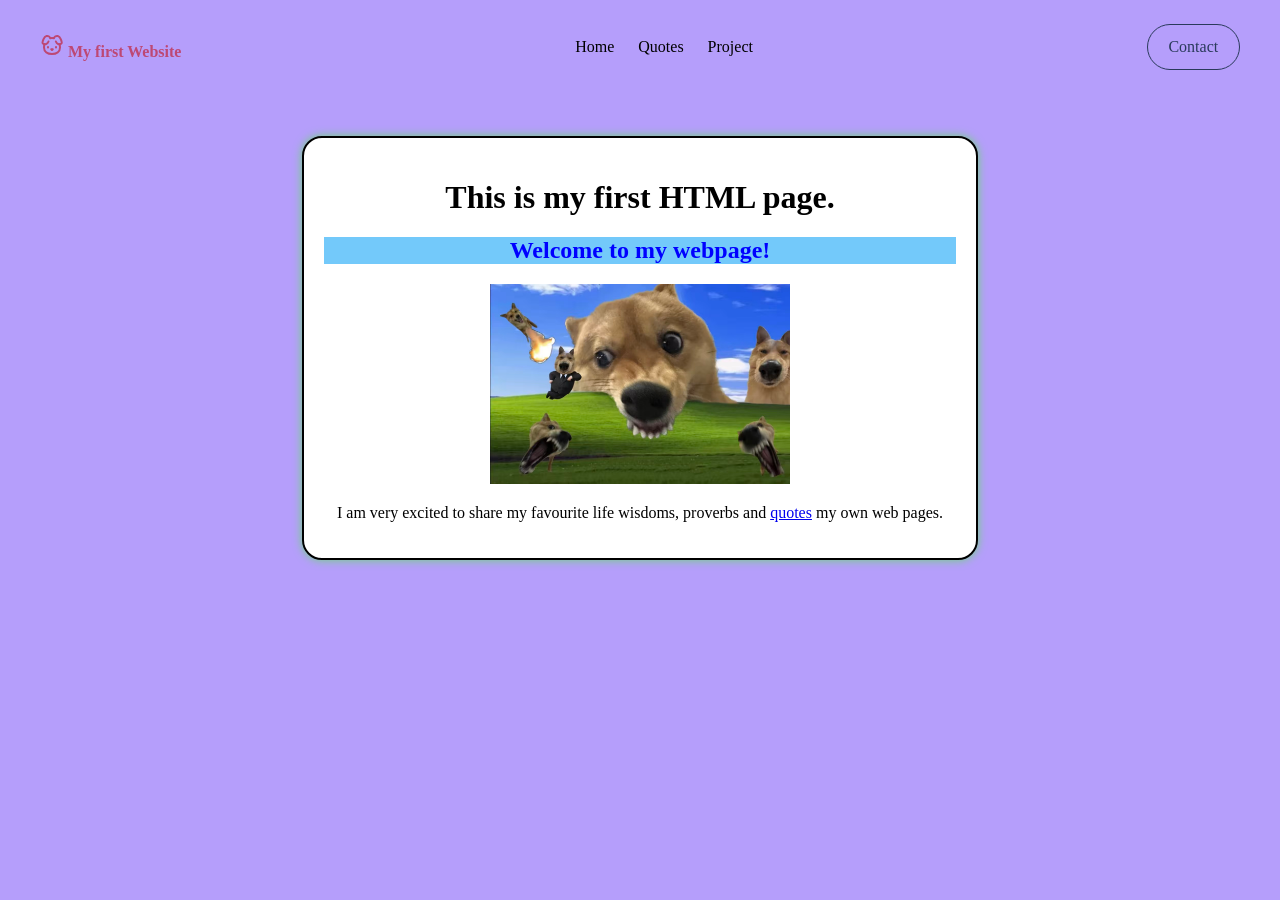
==== index.html @ 82fcebd5 "add useless machine" ====
<!DOCTYPE html>
<html lang="en">
    <head>
    <meta charset="UTF-8">
    <meta name="viewport" content="width=device-width, initial-scale=1.0">
    <title>This is my first HTML page</title>
    <link rel="icon" href="plain-image-32x31-69b9d3-rectangle.png">
    <link rel="stylesheet" href="styles.css">

    </head>
<body>
    <header id="site-header">

    </header>
    <main>
    <h1>This is my first HTML page.</h1>
    <h2>Welcome to my webpage!</h2>
    <a href="https://webtech.landrock.io/" target="_blank"><img src="微信图片_20251215001331_40_8.jpg" width="300px" alt="fun image"></a>
    <p>I am very excited to share my favourite life wisdoms, proverbs and <a href="quotes.html">quotes</a> my own web pages.</p>
    </main>
        <footer id="site-footer">
        
        </footer>
<script src="nav.js"></script>
</body>
</html>
---- styles.css ----
body {
    background-color: rgb(181, 158, 251);
}

main {
    text-align: center;
    margin: 50px auto;
    width: 50%;
    border: 2px solid black;
    padding: 20px;
    background-color: white;
    border-radius: 20px;
    box-shadow: 0px 0px 10px rgb(106, 215, 115);
}

h2 {
    color: blue;
    background-color: rgb(115, 201, 250);
}

/* ===== 瀑布流网格 ===== */
.grid {
    column-count: 3;          /* 列数 */
    column-gap: 16px;         /* 列间距 */
    max-width: 1000px;
    margin: 40px auto;
    padding: 0 20px;
    box-sizing: border-box;
}

/* ===== 引用卡片 ===== */
.quote {
    position: relative;
    display: inline-block;    /* 配合 column 防止拆列 */
    width: 100%;
    margin: 0 0 16px;         /* 只留下间距，交给瀑布流 */
    padding: 1.25rem 1.5rem 1rem;
    background: linear-gradient(135deg, #ffffff 0%, #f7f3ff 100%);
    border: 1px solid rgba(104, 91, 167, 0.2);
    border-left: 5px solid rgb(128, 99, 255);
    border-radius: 16px;
    box-shadow: 0 8px 20px rgba(76, 67, 116, 0.12);
    color: rgb(71, 109, 198);
    break-inside: avoid;      /* 防止卡片被拆到两列 */
    box-sizing: border-box;
}
/* .quote {
    position: relative;
    display: block;
    margin: 1rem 0;
    padding: 1.25rem 1.5rem 1rem 3rem;
    background: linear-gradient(135deg, #ffffff 0%, #f7f3ff 100%);
    border: 1px solid rgba(104, 91, 167, 0.2);
    border-left: 5px solid rgb(128, 99, 255);
    border-radius: 16px;
    box-shadow: 0 8px 20px rgba(76, 67, 116, 0.12);
    color: rgb(71, 109, 198);
} */

/* .quote::before {
    content: "“";
    position: absolute;
    left: 1rem;
    top: 0.5rem;
    font-size: 3rem;
    line-height: 1;
    color: rgba(128, 99, 255, 0.9);
    font-weight: 700;
} */

.quote p {
    margin: 0;
    line-height: 1.8;
}

.quote cite {
    display: inline;
    margin-top: 0.7rem;
    font-style: normal;
    font-size: 0.9rem;
    font-weight: 600;
    text-align: left;
    color: #666;
}

.quote blockquote {
    margin: 0;
    padding: 0;
}

.special {
    background: linear-gradient(135deg, #fff8d6 0%, #ffe9a8 100%);
    border-left-color: rgb(254, 207, 51);
}

.flex {
    display: flex;
    flex-wrap: wrap;
    justify-content: flex-start;
    align-items: stretch;
    gap: 8px;
}

/* .grid {
    display: grid;
    grid-template-columns: repeat(auto-fit, minmax(200px, 1fr));
    gap: 8px;
} */

dd {
    font-weight: bold;
    font-size: 16px;
    margin-left: 20px;
    color: rgb(167, 111, 220);
}

nav {
    display: flex;
    align-items: center;
    gap: 1rem;
    padding: 1rem 2rem;
}

nav .links {
    display: flex;
    gap: 1.5rem;
    margin: 0 auto;
    list-style: none;
    padding: 0;
}

nav a {
    text-decoration: none;
    color: black;
}

nav .logo {
    font-weight: bold;
    color: rgb(189, 72, 116);
}

nav .action {
    border: 1.5px solid rgb(42, 58, 91);
    border-radius: 99px;
    padding: 0.8em 1.3em;
    color: rgb(42, 58, 91);
}

nav a:hover {
    color: red;
}
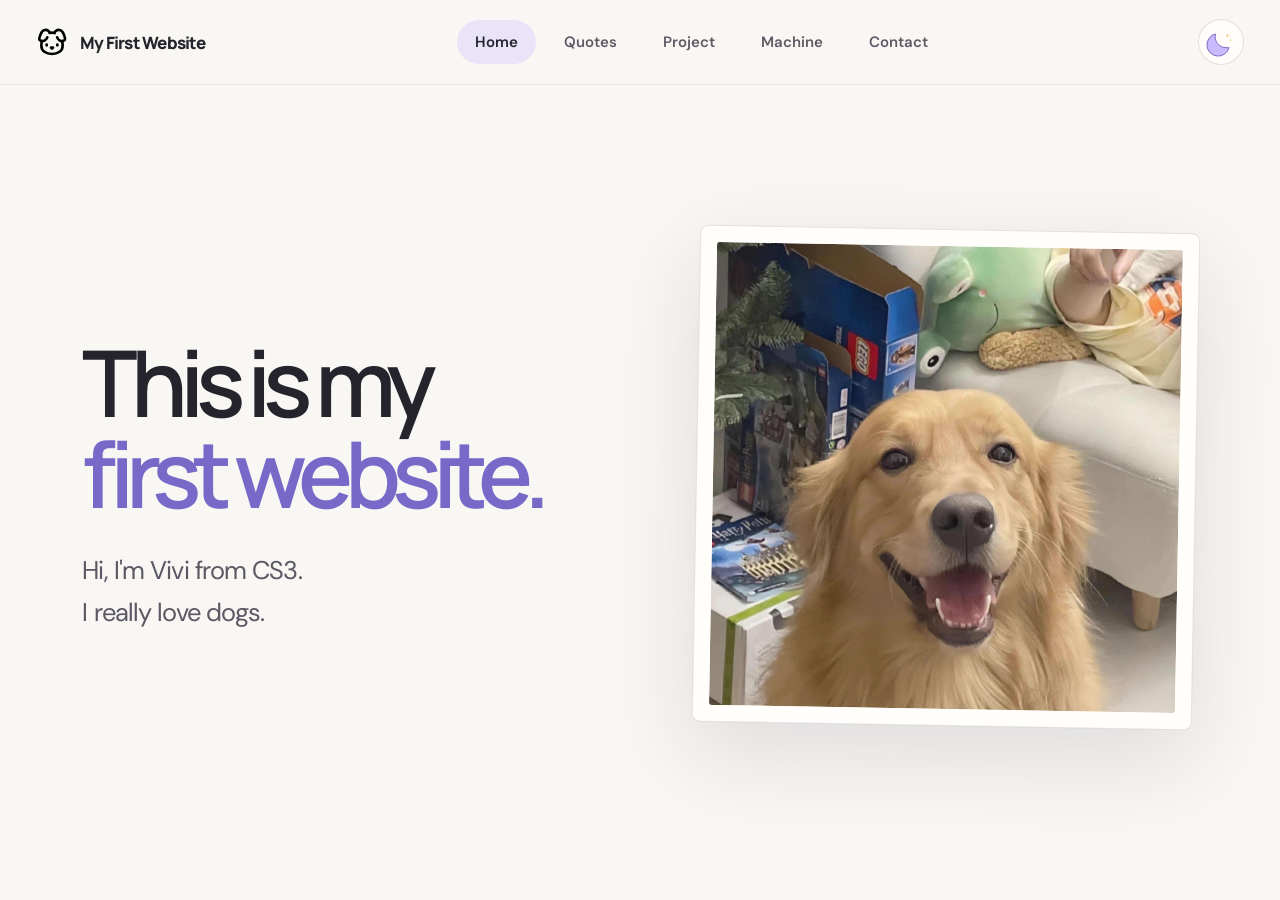
==== commit bb1b3a04: "delete the original file" ====
--- a/index.html
+++ b/index.html
@@ -1,26 +1,40 @@
 <!DOCTYPE html>
 <html lang="en">
-    <head>
-    <meta charset="UTF-8">
-    <meta name="viewport" content="width=device-width, initial-scale=1.0">
-    <title>This is my first HTML page</title>
-    <link rel="icon" href="plain-image-32x31-69b9d3-rectangle.png">
-    <link rel="stylesheet" href="styles.css">
-
-    </head>
+<head>
+  <meta charset="UTF-8">
+  <meta name="viewport" content="width=device-width, initial-scale=1.0">
+  <meta name="theme-color" content="#f8f7f4">
+  <title>My First Website — Vivi</title>
+  <link rel="icon" href="plain-image-32x31-69b9d3-rectangle.png">
+  <link rel="stylesheet" href="styles.css">
+  <script src="nav.js" defer></script>
+</head>
 <body>
-    <header id="site-header">
-
-    </header>
-    <main>
-    <h1>This is my first HTML page.</h1>
-    <h2>Welcome to my webpage!</h2>
-    <a href="https://webtech.landrock.io/" target="_blank"><img src="微信图片_20251215001331_40_8.jpg" width="300px" alt="fun image"></a>
-    <p>I am very excited to share my favourite life wisdoms, proverbs and <a href="quotes.html">quotes</a> my own web pages.</p>
-    </main>
-        <footer id="site-footer">
-        
-        </footer>
-<script src="nav.js"></script>
+  <header class="site-header">
+    <nav class="nav-shell" aria-label="Main navigation">
+      <a class="brand" href="index.html" aria-label="My First Website — Home">
+        <img class="brand-icon" src="dog.svg" alt="" width="32" height="32">
+        <span>My First Website</span>
+      </a>
+      <button class="menu-toggle" type="button" aria-label="Open navigation" aria-expanded="false"><span></span><span></span></button>
+      <ul class="nav-links">
+        <li><a href="index.html">Home</a></li>
+        <li><a href="quotes.html">Quotes</a></li>
+        <li><a href="project.html">Project</a></li>
+        <li><a href="machine.html">Machine</a></li><li><a href="contact.html">Contact</a></li>
+      </ul>
+    </nav>
+  </header>
+  <main class="home-page page-width">
+    <section class="hero">
+      <div class="hero-copy">
+        <h1>This is my<br><span>first website.</span></h1>
+        <p>Hi, I'm Vivi from CS3.<br>I really love dogs.</p>
+      </div>
+      <figure class="hero-visual">
+        <img class="original-wechat-image" src="微信头像.jpg" alt="Original WeChat illustration">
+      </figure>
+    </section>
+  </main>
 </body>
-</html>+</html>
--- a/styles.css
+++ b/styles.css
@@ -1,153 +1,515 @@
+@import url('https://fonts.googleapis.com/css2?family=DM+Sans:wght@400;500;600;700&family=Manrope:wght@400;500;600;700;800&display=swap');
+
+:root {
+  --paper: #f8f7f4;
+  --ink: #25232b;
+  --accent: #7868c8;
+  --line: rgba(37, 35, 43, .13);
+  --max-width: 1220px;
+}
+* { box-sizing: border-box; }
+html { min-height: 100%; }
 body {
-    background-color: rgb(181, 158, 251);
-}
-
-main {
-    text-align: center;
-    margin: 50px auto;
-    width: 50%;
-    border: 2px solid black;
-    padding: 20px;
-    background-color: white;
-    border-radius: 20px;
-    box-shadow: 0px 0px 10px rgb(106, 215, 115);
-}
-
-h2 {
-    color: blue;
-    background-color: rgb(115, 201, 250);
-}
-
-/* ===== 瀑布流网格 ===== */
-.grid {
-    column-count: 3;          /* 列数 */
-    column-gap: 16px;         /* 列间距 */
-    max-width: 1000px;
-    margin: 40px auto;
-    padding: 0 20px;
-    box-sizing: border-box;
-}
-
-/* ===== 引用卡片 ===== */
-.quote {
-    position: relative;
-    display: inline-block;    /* 配合 column 防止拆列 */
-    width: 100%;
-    margin: 0 0 16px;         /* 只留下间距，交给瀑布流 */
-    padding: 1.25rem 1.5rem 1rem;
-    background: linear-gradient(135deg, #ffffff 0%, #f7f3ff 100%);
-    border: 1px solid rgba(104, 91, 167, 0.2);
-    border-left: 5px solid rgb(128, 99, 255);
-    border-radius: 16px;
-    box-shadow: 0 8px 20px rgba(76, 67, 116, 0.12);
-    color: rgb(71, 109, 198);
-    break-inside: avoid;      /* 防止卡片被拆到两列 */
-    box-sizing: border-box;
-}
-/* .quote {
-    position: relative;
-    display: block;
-    margin: 1rem 0;
-    padding: 1.25rem 1.5rem 1rem 3rem;
-    background: linear-gradient(135deg, #ffffff 0%, #f7f3ff 100%);
-    border: 1px solid rgba(104, 91, 167, 0.2);
-    border-left: 5px solid rgb(128, 99, 255);
-    border-radius: 16px;
-    box-shadow: 0 8px 20px rgba(76, 67, 116, 0.12);
-    color: rgb(71, 109, 198);
-} */
-
-/* .quote::before {
-    content: "“";
-    position: absolute;
-    left: 1rem;
-    top: 0.5rem;
-    font-size: 3rem;
-    line-height: 1;
-    color: rgba(128, 99, 255, 0.9);
-    font-weight: 700;
-} */
-
-.quote p {
-    margin: 0;
-    line-height: 1.8;
-}
-
-.quote cite {
-    display: inline;
-    margin-top: 0.7rem;
-    font-style: normal;
-    font-size: 0.9rem;
-    font-weight: 600;
-    text-align: left;
-    color: #666;
-}
-
-.quote blockquote {
-    margin: 0;
-    padding: 0;
-}
-
-.special {
-    background: linear-gradient(135deg, #fff8d6 0%, #ffe9a8 100%);
-    border-left-color: rgb(254, 207, 51);
-}
-
-.flex {
-    display: flex;
-    flex-wrap: wrap;
-    justify-content: flex-start;
-    align-items: stretch;
-    gap: 8px;
-}
-
-/* .grid {
-    display: grid;
-    grid-template-columns: repeat(auto-fit, minmax(200px, 1fr));
-    gap: 8px;
-} */
-
-dd {
-    font-weight: bold;
-    font-size: 16px;
-    margin-left: 20px;
-    color: rgb(167, 111, 220);
-}
-
-nav {
-    display: flex;
-    align-items: center;
-    gap: 1rem;
-    padding: 1rem 2rem;
-}
-
-nav .links {
-    display: flex;
-    gap: 1.5rem;
-    margin: 0 auto;
-    list-style: none;
-    padding: 0;
-}
-
-nav a {
-    text-decoration: none;
-    color: black;
-}
-
-nav .logo {
-    font-weight: bold;
-    color: rgb(189, 72, 116);
-}
-
-nav .action {
-    border: 1.5px solid rgb(42, 58, 91);
-    border-radius: 99px;
-    padding: 0.8em 1.3em;
-    color: rgb(42, 58, 91);
-}
-
-nav a:hover {
-    color: red;
-}
-
-
+  margin: 0;
+  min-height: 100vh;
+  overflow-x: hidden;
+  color: var(--ink);
+  background: var(--paper);
+  font-family: 'DM Sans', 'Segoe UI', sans-serif;
+  -webkit-font-smoothing: antialiased;
+}
+a { color: inherit; }
+button, a { -webkit-tap-highlight-color: transparent; }
+a:focus-visible, button:focus-visible { outline: 3px solid var(--accent); outline-offset: 4px; }
+.page-width { width: min(var(--max-width), calc(100% - 88px)); margin-inline: auto; }
+
+/* Simple fixed navigation */
+.site-header { position: sticky; top: 0; z-index: 10; border-bottom: 1px solid rgba(37,35,43,.08); background: rgba(248,247,244,.86); backdrop-filter: blur(18px); }
+.nav-shell { width: min(1360px, calc(100% - 72px)); min-height: 84px; margin: auto; display: flex; align-items: center; justify-content: space-between; gap: 32px; }
+.brand { display: inline-flex; align-items: center; gap: 12px; text-decoration: none; font-family: 'Manrope', sans-serif; font-size: 17px; font-weight: 800; letter-spacing: -.045em; white-space: nowrap; }
+.brand-icon { display: block; width: 32px; height: 32px; object-fit: contain; }
+.nav-links { display: flex; align-items: center; gap: 10px; list-style: none; padding: 0; margin: 0; }
+.nav-links a { display: inline-flex; align-items: center; min-height: 44px; padding: 0 18px; border-radius: 100px; color: #5e5a65; text-decoration: none; font-size: 15px; font-weight: 600; transition: background .22s ease, color .22s ease, transform .22s ease; }
+.nav-links a:hover { color: var(--ink); background: #ece8f7; transform: translateY(-2px); }
+.nav-links a.is-active { color: var(--ink); background: #e9e4f8; }
+.menu-toggle { display: none; }
+
+/* Cursor paint: layered, saturated ribbons and droplets */
+.paint-canvas { position: fixed; inset: 0; z-index: 30; width: 100%; height: 100%; pointer-events: none; mix-blend-mode: multiply; }
+
+/* Home */
+.home-page { min-height: calc(100vh - 85px); display: flex; align-items: center; }
+.hero { width: 100%; display: grid; grid-template-columns: 1fr .9fr; align-items: center; gap: clamp(50px, 8vw, 130px); padding: 66px 0 80px; }
+.hero-copy { padding-left: clamp(0px, 3vw, 50px); }
+h1, h2, p, figure { margin-top: 0; }
+h1, h2 { font-family: 'Manrope', 'Segoe UI', sans-serif; }
+.hero h1, .page-title, .contact-page h1 { margin-bottom: 30px; font-size: clamp(58px, 7.2vw, 112px); line-height: .99; letter-spacing: -.085em; font-weight: 600; }
+h1 span, .page-title span, .contact-page h1 span { color: var(--accent); }
+.hero-copy p { margin: 0; font-size: clamp(21px, 2vw, 28px); line-height: 1.65; letter-spacing: -.035em; color: #5c5864; }
+.hero-visual { justify-self: end; width: 100%; max-width: 500px; padding: 16px; border: 1px solid rgba(37,35,43,.12); border-radius: 8px; background: #fffefa; box-shadow: 0 30px 90px rgba(39,31,58,.12); transform: rotate(1deg); transition: transform .4s ease, box-shadow .4s ease; }
+.hero-visual:hover { transform: rotate(0) translateY(-6px); box-shadow: 0 36px 100px rgba(39,31,58,.16); }
+.original-wechat-image { display: block; width: 100%; max-height: 590px; min-height: 300px; object-fit: contain; border-radius: 3px; }
+
+/* Quotes */
+.inner-page { padding-top: 72px; padding-bottom: 90px; }
+.page-title { margin-bottom: 56px; font-size: clamp(52px, 6.6vw, 92px); }
+.quote-grid { display: grid; grid-template-columns: repeat(3, minmax(0,1fr)); gap: 18px; }
+.quote-card { position: relative; min-height: 210px; display: flex; flex-direction: column; align-items: flex-start; padding: 30px; overflow: hidden; border: 1px solid var(--line); border-radius: 10px; background: rgba(255,254,250,.78); transition: transform .3s ease, border-color .3s ease, box-shadow .3s ease, background .3s ease; }
+.quote-card:hover { transform: translateY(-6px); border-color: rgba(120,104,200,.45); box-shadow: 0 24px 48px rgba(39,31,58,.09); background: #fffefa; }
+.quote-mark { height: 38px; color: var(--accent); font-family: Georgia, serif; font-size: 60px; line-height: .95; }
+.quote-card blockquote { margin: 8px 0 28px; font-family: 'Manrope', sans-serif; font-size: clamp(20px, 1.65vw, 25px); line-height: 1.4; font-weight: 600; letter-spacing: -.045em; }
+.quote-card cite { margin-top: auto; color: #686370; font-size: 16px; font-style: normal; font-weight: 600; }
+.quote-card-featured { grid-column: span 2; background: #eeebf7; border-color: transparent; }
+.quote-card-featured blockquote { max-width: 780px; font-size: clamp(23px, 2.1vw, 32px); }
+
+/* Project ideas */
+.project-grid { display: grid; grid-template-columns: repeat(2, minmax(0,1fr)); gap: 18px; }
+.project-card { position: relative; min-height: 210px; padding: 30px 32px; overflow: hidden; border: 1px solid var(--line); border-radius: 10px; background: rgba(255,254,250,.78); transition: transform .3s ease, border-color .3s ease, box-shadow .3s ease; }
+.project-card:hover { transform: translateY(-5px); border-color: rgba(120,104,200,.45); box-shadow: 0 22px 44px rgba(39,31,58,.08); }
+.project-featured { background: #eeebf7; border-color: transparent; }
+.project-number { display: inline-block; margin-bottom: 26px; color: var(--accent); font-size: 17px; font-weight: 700; }
+.project-card h2 { margin-bottom: 12px; font-size: clamp(24px, 2.3vw, 34px); line-height: 1.15; letter-spacing: -.06em; }
+.project-card p { max-width: 490px; margin: 0; color: #686370; font-size: 18px; line-height: 1.55; }
+.project-card:last-child { grid-column: span 2; }
+
+/* Contact */
+.contact-page { min-height: calc(100vh - 85px); display: flex; flex-direction: column; align-items: flex-start; justify-content: center; padding-top: 80px; padding-bottom: 110px; }
+.contact-page h1 { margin-bottom: 40px; font-size: clamp(64px, 9vw, 128px); }
+.email-link { display: inline-flex; align-items: center; gap: 22px; flex-wrap: wrap; padding-bottom: 12px; border-bottom: 2px solid var(--accent); text-decoration: none; font-size: clamp(22px, 3.7vw, 48px); font-weight: 600; letter-spacing: -.05em; transition: color .25s ease, border-color .25s ease; }
+.email-link span { color: var(--accent); transition: transform .25s ease; }
+.email-link:hover { color: var(--accent); }
+.email-link:hover span { transform: translate(5px, -5px); }
+
+@media (max-width: 900px) {
+  .page-width { width: min(100% - 48px, var(--max-width)); }
+  .nav-shell { width: calc(100% - 48px); }
+  .hero { gap: 42px; }
+  .hero h1 { font-size: clamp(56px, 8vw, 78px); }
+  .quote-grid { grid-template-columns: repeat(2, minmax(0,1fr)); }
+  .quote-card-featured { grid-column: span 2; }
+}
+@media (max-width: 640px) {
+  .page-width, .nav-shell { width: calc(100% - 36px); }
+  .nav-shell { min-height: 72px; }
+  .brand { gap: 9px; font-size: 15px; }
+  .brand-icon { width: 29px; height: 29px; }
+  .menu-toggle { width: 44px; height: 44px; display: flex; flex-direction: column; align-items: center; justify-content: center; gap: 6px; border: 1px solid var(--line); border-radius: 50%; background: transparent; cursor: pointer; }
+  .menu-toggle span { display: block; width: 17px; height: 2px; border-radius: 2px; background: var(--ink); transition: transform .2s ease; }
+  .menu-toggle[aria-expanded="true"] span:first-child { transform: translateY(4px) rotate(45deg); }
+  .menu-toggle[aria-expanded="true"] span:last-child { transform: translateY(-4px) rotate(-45deg); }
+  .nav-links { position: absolute; top: calc(100% - 1px); left: 0; right: 0; display: none; align-items: stretch; flex-direction: column; gap: 4px; padding: 12px 18px 18px; border-bottom: 1px solid var(--line); background: rgba(248,247,244,.98); }
+  .nav-links.is-open { display: flex; }
+  .nav-links a { min-height: 48px; padding-inline: 17px; font-size: 16px; }
+  .home-page { min-height: auto; }
+  .hero { grid-template-columns: 1fr; gap: 38px; padding: 62px 0 66px; }
+  .hero-copy { padding: 0; }
+  .hero h1 { font-size: clamp(56px, 14vw, 84px); }
+  .hero-copy p { font-size: 22px; }
+  .hero-visual { justify-self: center; max-width: 470px; padding: 11px; }
+  .original-wechat-image { min-height: 200px; max-height: 480px; }
+  .inner-page { padding-top: 54px; padding-bottom: 60px; }
+  .page-title { margin-bottom: 35px; font-size: clamp(48px, 12vw, 72px); }
+  .quote-grid, .project-grid { grid-template-columns: 1fr; gap: 13px; }
+  .quote-card, .quote-card-featured { grid-column: auto; min-height: 185px; padding: 25px; }
+  .quote-card blockquote { font-size: 23px; }
+  .quote-card-featured blockquote { font-size: 25px; }
+  .project-card, .project-card:last-child { grid-column: auto; min-height: 185px; padding: 25px; }
+  .project-number { margin-bottom: 19px; }
+  .project-card h2 { font-size: 27px; }
+  .project-card p { font-size: 17px; }
+  .contact-page { min-height: calc(100vh - 73px); padding-top: 50px; padding-bottom: 70px; }
+  .contact-page h1 { margin-bottom: 34px; font-size: clamp(62px, 14vw, 90px); }
+  .email-link { gap: 12px; font-size: clamp(20px, 5.7vw, 30px); }
+}
+@media (prefers-reduced-motion: reduce) {
+  *, *::before, *::after { scroll-behavior: auto !important; transition-duration: .01ms !important; animation-duration: .01ms !important; }
+  .paint-canvas { display: none; }
+}
+
+/* ==================================================
+   Useless Machine — Q版金毛和紫色开关
+   ================================================== */
+
+/* 首页布局 */
+.home-page {
+  display: block;
+  min-height: auto;
+}
+
+.hero {
+  min-height: min(850px, calc(100vh - 85px));
+}
+
+/* 模块标题 */
+.useless-section {
+  padding: 10px 0 100px;
+}
+
+.useless-section > h2 {
+  margin: 0 0 30px;
+  text-align: center;
+  font-size: clamp(34px, 4.5vw, 54px);
+  font-weight: 700;
+  letter-spacing: -.065em;
+}
+
+/* 机器卡片 */
+.useless-machine {
+  max-width: 820px;
+  margin: 0 auto;
+  padding: 28px;
+  overflow: hidden;
+  border: 1px solid var(--line);
+  border-radius: 18px;
+  background: #fffefa;
+  box-shadow: 0 24px 70px rgba(39, 31, 58, .08);
+}
+
+.machine-stage {
+  min-height: 245px;
+  display: flex;
+  align-items: center;
+  justify-content: center;
+
+  /* 【修改 1】原来开关和金毛隔得太远，现在紧贴布局 */
+  gap: 0;
+}
+
+/* 紫色开关 */
+.machine-switch-area {
+  flex: 0 0 90px;
+  display: flex;
+  flex-direction: column;
+  align-items: center;
+  position: relative;
+  z-index: 2;
+}
+
+.machine-switch {
+  padding: 10px;
+  border: 0;
+  background: transparent;
+  cursor: pointer;
+}
+
+.switch-track {
+  display: flex;
+  align-items: center;
+  width: 72px;
+  height: 38px;
+  padding: 4px;
+  border-radius: 100px;
+  background: #dedbe5;
+  transition: background .25s ease;
+  box-shadow: inset 0 2px 4px rgba(0, 0, 0, .10);
+}
+
+.switch-knob {
+  display: block;
+  width: 30px;
+  height: 30px;
+  border-radius: 50%;
+  background: white;
+  box-shadow: 0 2px 6px rgba(0, 0, 0, .15);
+  transition: transform .28s cubic-bezier(.2, .8, .2, 1);
+}
+
+/* 开启时变成紫色 */
+.useless-machine.is-on .switch-track {
+  background: var(--accent);
+}
+
+.useless-machine.is-on .switch-knob {
+  transform: translateX(34px);
+}
+
+.switch-state {
+  margin-top: 5px;
+  color: #77717f;
+  font-size: 12px;
+  font-weight: 700;
+  letter-spacing: .12em;
+}
+
+.useless-machine.is-on .switch-state {
+  color: var(--accent);
+}
+
+/* Q版金毛 */
+.retriever {
+  flex: 0 1 280px;
+  width: 280px;
+  max-width: 52%;
+  position: relative;
+  animation: retriever-float 3.5s ease-in-out infinite;
+
+  /* 【修改 2】负边距让金毛整体靠近开关 */
+  margin-left: -70px;
+}
+
+.retriever-svg {
+  display: block;
+  width: 100%;
+  height: auto;
+  overflow: visible;
+}
+
+/* 金毛摇尾巴 */
+.dog-tail {
+  transform-box: view-box;
+  transform-origin: 201px 132px;
+  animation: golden-tail-wag .45s ease-in-out infinite alternate;
+}
+
+/* 【修改 3】爪子围绕肩膀旋转，尽量保持手臂与身体连接 */
+.dog-paw {
+  transform-box: view-box;
+  transform-origin: 41.4% 54.1%;
+  transition: transform .48s cubic-bezier(.2, .8, .2, 1);
+}
+
+/* 【修改 4】金毛伸爪关开关，不再整只爪子大幅平移 */
+.retriever.is-reaching .dog-paw {
+  transform: rotate(32deg);
+}
+
+/* 金毛轻轻浮动 */
+@keyframes retriever-float {
+  0%, 100% {
+    transform: translateY(0);
+  }
+
+  50% {
+    transform: translateY(-5px);
+  }
+}
+
+/* 摇尾巴动画 */
+@keyframes golden-tail-wag {
+  from {
+    transform: rotate(-8deg);
+  }
+
+  to {
+    transform: rotate(10deg);
+  }
+}
+
+/* 手机适配 */
+@media (max-width: 640px) {
+  .hero {
+    min-height: auto;
+  }
+
+  .useless-section {
+    padding-bottom: 65px;
+  }
+
+  .useless-section > h2 {
+    margin-bottom: 22px;
+  }
+
+  .useless-machine {
+    padding: 16px 10px;
+    border-radius: 14px;
+  }
+
+  .machine-stage {
+    min-height: 200px;
+    gap: 0;
+  }
+
+  .machine-switch-area {
+    flex: 0 0 72px;
+  }
+
+  .retriever {
+    flex-basis: 220px;
+    max-width: 62%;
+
+    /* 【修改 5】手机上也让金毛靠近开关 */
+    margin-left: -48px;
+  }
+
+  /* 【修改 6】手机端沿用围绕肩膀旋转的动作 */
+  .retriever.is-reaching .dog-paw {
+    transform: rotate(32deg);
+  }
+}
+/* Refined quote collection */
+.quote-grid {
+  counter-reset: quote-card;
+  gap: 20px;
+}
+.quote-card {
+  counter-increment: quote-card;
+  min-height: 238px;
+  padding: 32px;
+  border-color: rgba(37, 35, 43, .09);
+  border-radius: 14px;
+  background: linear-gradient(145deg, rgba(255,254,250,.96), rgba(248,247,244,.82));
+  box-shadow: 0 8px 26px rgba(39,31,58,.035);
+}
+.quote-card::after {
+  content: counter(quote-card, decimal-leading-zero);
+  position: absolute;
+  right: 25px;
+  bottom: 22px;
+  color: rgba(37, 35, 43, .26);
+  font-family: 'Manrope', sans-serif;
+  font-size: 12px;
+  font-weight: 700;
+  letter-spacing: .12em;
+}
+.quote-card:hover {
+  transform: translateY(-4px);
+  border-color: rgba(120,104,200,.32);
+  box-shadow: 0 22px 46px rgba(39,31,58,.09);
+}
+.quote-mark {
+  height: 42px;
+  font-size: 66px;
+  opacity: .82;
+}
+.quote-card blockquote {
+  margin: 12px 0 30px;
+  font-size: clamp(20px, 1.7vw, 26px);
+  line-height: 1.48;
+  letter-spacing: -.04em;
+}
+.quote-card cite {
+  padding-top: 13px;
+  border-top: 1px solid rgba(37, 35, 43, .1);
+  color: #77717f;
+  font-size: 14px;
+  letter-spacing: .015em;
+}
+.quote-card-featured {
+  grid-column: span 2;
+  min-height: 270px;
+  padding: 38px;
+  border-color: rgba(120,104,200,.12);
+  background: radial-gradient(ellipse at 90% 0%, rgba(255,255,255,.82), transparent 42%), linear-gradient(135deg, #efecf8, #e9e4f5);
+}
+.quote-card-featured::after { color: rgba(120,104,200,.52); }
+.quote-card-featured blockquote {
+  max-width: 760px;
+  font-size: clamp(24px, 2.2vw, 34px);
+  line-height: 1.42;
+}
+@media (max-width: 640px) {
+  .quote-grid { gap: 14px; }
+  .quote-card, .quote-card-featured {
+    min-height: 200px;
+    padding: 27px;
+  }
+  .quote-card-featured { min-height: 230px; }
+  .quote-card::after { right: 21px; bottom: 18px; }
+  .quote-card cite { font-size: 13px; }
+}
+/* Keep every quote card on the same visual level */
+.quote-grid { grid-auto-rows: 1fr; }
+.quote-card, .quote-card-featured {
+  grid-column: auto;
+  min-height: 238px;
+  padding: 32px;
+  border: 1px solid rgba(37, 35, 43, .09);
+  background: linear-gradient(145deg, rgba(255,254,250,.96), rgba(248,247,244,.82));
+}
+.quote-card-featured blockquote {
+  max-width: none;
+  font-size: clamp(20px, 1.7vw, 26px);
+}
+.quote-mark { color: #7868c8; }
+@media (max-width: 900px) {
+  .quote-card-featured { grid-column: auto; }
+}
+@media (max-width: 640px) {
+  .quote-card, .quote-card-featured {
+    min-height: 200px;
+    padding: 27px;
+  }
+}
+/* Day and night theme control */
+.theme-toggle {
+  flex: 0 0 46px;
+  width: 46px;
+  height: 46px;
+  display: inline-grid;
+  place-items: center;
+  padding: 0;
+  border: 1px solid var(--line);
+  border-radius: 50%;
+  color: var(--ink);
+  background: rgba(255,254,250,.8);
+  cursor: pointer;
+  transition: transform .25s ease, background .25s ease, border-color .25s ease;
+}
+.theme-toggle:hover { transform: rotate(-8deg) scale(1.06); }
+.theme-toggle svg { width: 29px; height: 29px; overflow: visible; }
+.moon-disc { fill: #c9b9ff; stroke: #7968bd; stroke-width: 1.3; }
+.moon-star { fill: #f3bd58; }
+.sun-rays { fill: none; stroke: #e6a83e; stroke-width: 2.5; stroke-linecap: round; }
+.sun-disc { fill: #f4bf58; stroke: #d9962d; stroke-width: 1.3; }
+.sun-eye { fill: #665038; }
+.sun-smile { fill: none; stroke: #665038; stroke-width: 1.3; stroke-linecap: round; }
+:root[data-theme="night"] {
+  color-scheme: dark;
+  --paper: #11131d;
+  --ink: #f2effa;
+  --accent: #b5a4f4;
+  --line: rgba(229, 222, 250, .14);
+}
+:root[data-theme="night"] body { background: #11131d; }
+:root[data-theme="night"] .site-header {
+  border-bottom-color: rgba(229,222,250,.1);
+  background: rgba(17,19,29,.86);
+}
+:root[data-theme="night"] .nav-links a { color: #c1bdcc; }
+:root[data-theme="night"] .nav-links a:hover,
+:root[data-theme="night"] .nav-links a.is-active { color: #fff; background: #302a46; }
+:root[data-theme="night"] .theme-toggle { background: #222433; border-color: rgba(229,222,250,.17); }
+:root[data-theme="night"] .hero-visual,
+:root[data-theme="night"] .quote-card,
+:root[data-theme="night"] .quote-card-featured,
+:root[data-theme="night"] .project-card,
+:root[data-theme="night"] .useless-machine {
+  border-color: rgba(229,222,250,.13);
+  background: linear-gradient(145deg, #202231, #191b28);
+  box-shadow: 0 20px 55px rgba(0,0,0,.24);
+}
+:root[data-theme="night"] .quote-card-featured { background: linear-gradient(135deg, #29263b, #222132); }
+:root[data-theme="night"] .quote-card cite,
+:root[data-theme="night"] .project-card p,
+:root[data-theme="night"] .hero-copy p { color: #b8b3c5; }
+:root[data-theme="night"] .quote-card cite { border-top-color: rgba(229,222,250,.13); }
+:root[data-theme="night"] .quote-card::after { color: rgba(225,218,247,.34); }
+:root[data-theme="night"] .quote-card-featured::after { color: rgba(181,164,244,.7); }
+:root[data-theme="night"] .nav-links { background: rgba(17,19,29,.98); }
+:root[data-theme="night"] .switch-track { background: #454052; }
+:root[data-theme="night"] .menu-toggle { border-color: rgba(229,222,250,.18); }
+:root[data-theme="night"] .menu-toggle span { background: #f2effa; }
+@media (max-width: 640px) {
+  .theme-toggle { width: 42px; height: 42px; flex-basis: 42px; }
+  .theme-toggle svg { width: 27px; height: 27px; }
+}
+@media (prefers-reduced-motion: reduce) {
+  .theme-toggle { transition: none; }
+}
+/* Night theme details for the brand mark and machine switch */
+:root[data-theme="night"] .brand-icon { filter: brightness(0) invert(1); }
+:root[data-theme="night"] .useless-machine.is-on .switch-track {
+  background: #9b85ff;
+  box-shadow: inset 0 2px 4px rgba(0,0,0,.16), 0 0 18px rgba(155,133,255,.3);
+}
+:root[data-theme="night"] .useless-machine.is-on .switch-state { color: #cbbfff; }
+:root[data-theme="night"] .project-card.project-featured {
+  border-color: rgba(181,164,244,.55);
+  background: linear-gradient(135deg, #393151 0%, #302a45 58%, #29263b 100%);
+  box-shadow: 0 16px 42px rgba(0,0,0,.22), 0 0 30px rgba(143,119,224,.12);
+}
+:root[data-theme="night"] .project-card.project-featured .project-number { color: #c9baff; }
+:root[data-theme="night"] .project-card.project-featured:hover {
+  border-color: rgba(199,184,255,.78);
+  box-shadow: 0 22px 48px rgba(0,0,0,.28), 0 0 36px rgba(143,119,224,.2);
+}
